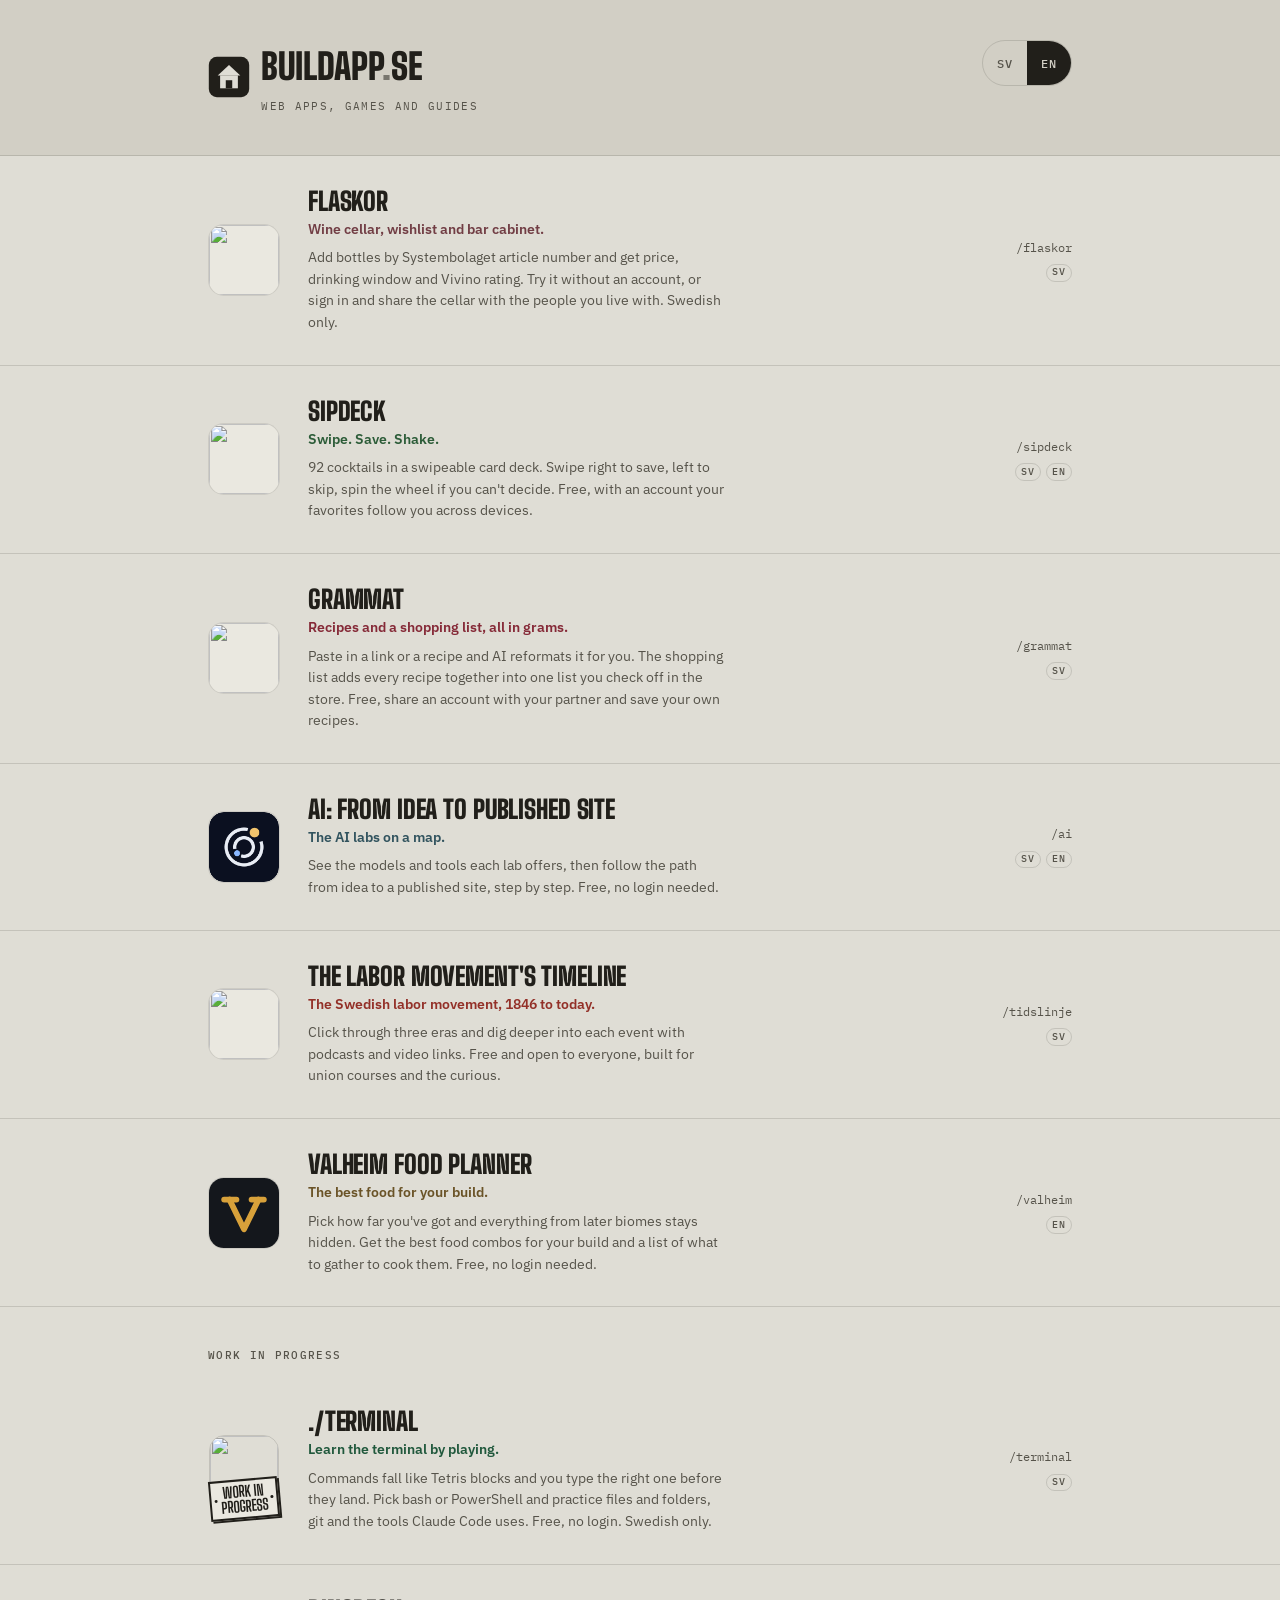
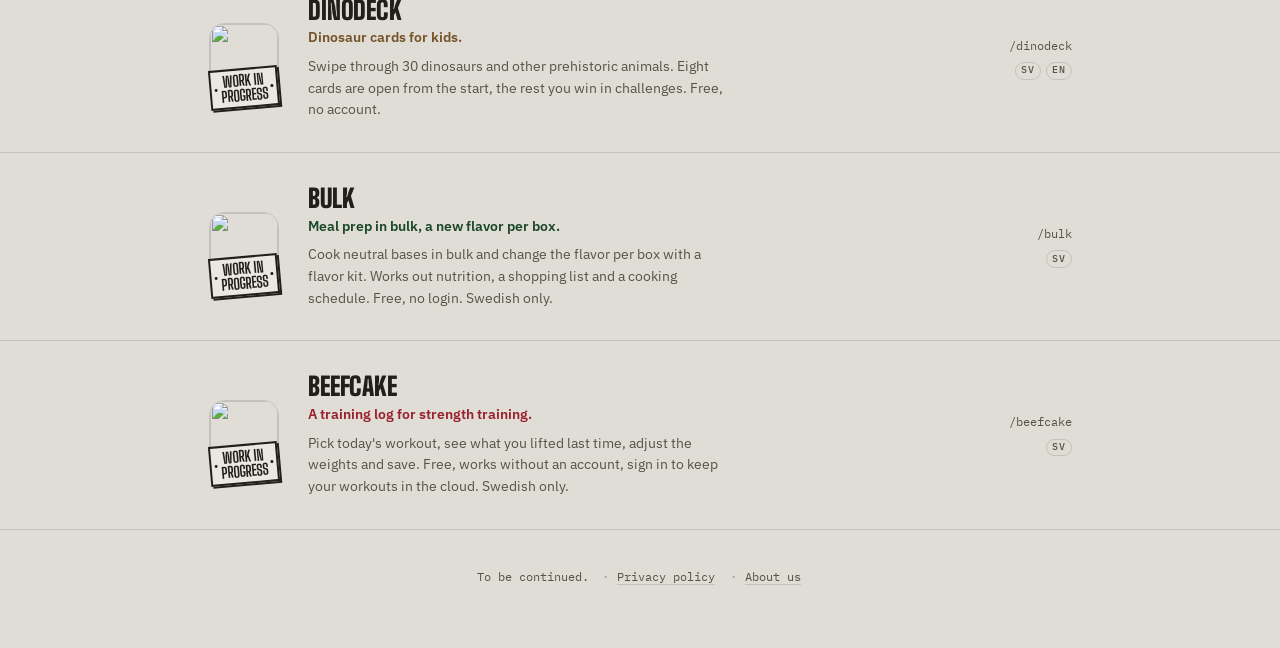
==== index.html @ 3c8aa73f "Språkknappen: aria-pressed och tålig mot blockerad lagring Knapparnas valda läge syntes bara visuell" ====
<!doctype html>
<html lang="sv">
<head>
<meta charset="UTF-8">
<meta name="viewport" content="width=device-width, initial-scale=1.0">
<title>Webbappar, spel och guider | buildapp.se</title>
<link rel="canonical" href="https://buildapp.se/">
<meta name="description" content="Små webbappar, spel och guider: cocktails, recept i gram, vinkällare, Claude Code, arbetarrörelsens historia och Valheim. Gratis, de flesta utan konto.">

<meta property="og:type" content="website">
<meta property="og:site_name" content="buildapp.se">
<meta property="og:title" content="Webbappar, spel och guider | buildapp.se">
<meta property="og:description" content="Små webbappar, spel och guider: cocktails, recept i gram, vinkällare, Claude Code, arbetarrörelsens historia och Valheim. Gratis, de flesta utan konto.">
<meta property="og:url" content="https://buildapp.se/">
<meta property="og:image" content="https://buildapp.se/assets/og-image.png">
<meta property="og:image:width" content="1200">
<meta property="og:image:height" content="630">
<meta property="og:image:type" content="image/png">
<meta property="og:locale" content="sv_SE">
<meta name="twitter:card" content="summary_large_image">
<meta name="twitter:title" content="Webbappar, spel och guider | buildapp.se">
<meta name="twitter:description" content="Små webbappar, spel och guider: cocktails, recept i gram, vinkällare, Claude Code, arbetarrörelsens historia och Valheim. Gratis, de flesta utan konto.">
<meta name="twitter:image" content="https://buildapp.se/assets/og-image.png">

<link rel="icon" type="image/svg+xml" href="/favicon.svg">
<link rel="icon" type="image/png" sizes="32x32" href="/assets/icon-32.png">
<link rel="apple-touch-icon" href="/assets/icon-192.png">
<link rel="stylesheet" href="/assets/fonts.css">
<style>
:root{
  --wall:#DFDDD5; --wall-2:#D2CFC5; --surface:#EAE8E0;
  --ink:#211F1A; --ink-2:#56534A; --line:rgba(33,31,26,.14);
  --font-display:'Big Shoulders Display',sans-serif;
  --font-body:'IBM Plex Sans',sans-serif;
  --font-mono:'IBM Plex Mono',monospace;
}
@media (prefers-color-scheme: dark){
  :root{
    --wall:#18181A; --wall-2:#222224; --surface:#201F1F;
    --ink:#EDEAE2; --ink-2:#9C978A; --line:rgba(237,234,226,.14);
  }
}
*,*::before,*::after{box-sizing:border-box;margin:0;padding:0}
html{scroll-behavior:smooth}
body{background:var(--wall);color:var(--ink);font-family:var(--font-body);line-height:1.5;-webkit-font-smoothing:antialiased}
a{color:inherit;text-decoration:none}
:focus-visible{outline:2px solid var(--ink);outline-offset:3px}

.wrap{max-width:960px;margin:0 auto;padding-left:clamp(1.25rem,4vw,3rem);padding-right:clamp(1.25rem,4vw,3rem)}

.street-sign{background:var(--wall-2);border-bottom:1px solid var(--line)}
.sign-row{display:flex;justify-content:space-between;align-items:flex-start;gap:1rem;padding-top:clamp(1.5rem,4vw,2.5rem);padding-bottom:clamp(1.5rem,4vw,2.5rem)}
.brand{display:flex;align-items:center;gap:.7em}
.brand-icon{flex-shrink:0;width:clamp(34px,6vw,42px);height:clamp(34px,6vw,42px)}
.brand-text{font:inherit}
.wordmark{font-family:var(--font-display);font-weight:900;font-size:clamp(1.5rem,4vw,2.25rem);letter-spacing:-.01em;text-transform:uppercase}
.wordmark .dot{opacity:.5}
.eyebrow{display:block;font-family:var(--font-mono);font-size:.7rem;letter-spacing:.12em;text-transform:uppercase;color:var(--ink-2);margin-top:.35em}

.lang-toggle{display:flex;border:1.5px solid var(--line);border-radius:100px;overflow:hidden;flex-shrink:0}
.lang-toggle button{background:transparent;border:0;cursor:pointer;padding:.4em .9em;min-height:44px;min-width:44px;font-family:var(--font-mono);font-size:.72rem;font-weight:500;letter-spacing:.06em;color:var(--ink-2)}
.lang-toggle button.active{background:var(--ink);color:var(--wall-2)}

.street{display:flex;flex-direction:column}

.door{--tag:color-mix(in srgb,var(--accent) 80%,var(--ink));display:block;border-bottom:1px solid var(--line);transition:background-color .18s ease}
@media (prefers-color-scheme: dark){.door{--tag:color-mix(in srgb,var(--accent) 60%,var(--ink))}}
.door:hover,.door:focus-visible{background:color-mix(in srgb, var(--accent) 8%, transparent)}
.door-row{display:grid;grid-template-columns:auto 1fr auto;align-items:center;gap:clamp(1rem,3vw,1.75rem);padding-top:clamp(1.25rem,3vw,2rem);padding-bottom:clamp(1.25rem,3vw,2rem)}
.door-icon{position:relative;width:clamp(52px,8vw,72px);height:clamp(52px,8vw,72px);border-radius:22%;overflow:hidden;background:var(--surface);border:1px solid var(--line);display:flex;align-items:center;justify-content:center;transition:transform .18s ease}
.door:hover .door-icon,.door:focus-visible .door-icon{transform:translateY(-2px)}
.door-icon img{width:100%;height:100%;object-fit:cover}

.wip .door-icon{overflow:visible;border-radius:0;border-color:transparent;background:transparent}
.wip .door-icon img{border-radius:22%;border:1px solid var(--line)}
.wip-banner{position:absolute;z-index:1;width:max-content;left:50%;top:92%;transform:translate(-50%,-50%) rotate(-5deg);padding:3px 9px;background:var(--surface);color:var(--ink);border:2px solid var(--ink);box-shadow:2px 2px 0 var(--ink);font-family:var(--font-display);font-size:clamp(12px,1.7vw,15px);font-weight:700;line-height:1;text-align:center;text-transform:uppercase;white-space:pre-line}
.wip-banner::before,.wip-banner::after{content:"";position:absolute;top:50%;width:3px;height:3px;background:var(--ink);border-radius:50%;transform:translateY(-50%)}
.wip-banner::before{left:3px}
.wip-banner::after{right:3px}
.section-label{width:100%;font-family:var(--font-mono);font-size:.7rem;font-weight:500;letter-spacing:.12em;text-transform:uppercase;color:var(--ink-2);padding-top:2.5rem;padding-bottom:.75rem}
.sr-only{position:absolute;width:1px;height:1px;padding:0;margin:-1px;overflow:hidden;clip:rect(0,0,0,0);white-space:nowrap;border:0}

.door-body{min-width:0}
.door-title{display:block;font-family:var(--font-display);font-weight:800;font-size:clamp(1.15rem,2.6vw,1.6rem);letter-spacing:-.005em;text-transform:uppercase;line-height:1.05}
.door-tag{display:block;font-size:.85rem;font-weight:600;color:var(--tag);margin-top:.3em}
.door-desc{display:block;font-size:.9rem;color:var(--ink-2);margin-top:.5em;max-width:52ch}

.door-meta{display:flex;flex-direction:column;align-items:flex-end;gap:.4rem}
.door-langs{display:flex;gap:.3rem}
.door-langs span{font-family:var(--font-mono);font-size:.62rem;font-weight:500;letter-spacing:.06em;color:var(--ink-2);border:1px solid var(--line);border-radius:100px;padding:.05em .55em}
.door-slug{font-family:var(--font-mono);font-size:.75rem;color:var(--ink-2);white-space:nowrap;border-bottom:1px solid transparent;transition:border-color .18s ease}
.door:hover .door-slug,.door:focus-visible .door-slug{border-color:var(--accent);color:var(--tag)}

.street-foot{padding-top:1.5rem;padding-bottom:3rem;font-family:var(--font-mono);font-size:.75rem;color:var(--ink-2);text-align:center}
.foot-sep{margin:0 .5em;opacity:.5}
.foot-link{display:inline-block;padding:14px 2px;text-decoration:underline;text-decoration-color:var(--line);text-underline-offset:3px}
.foot-link:hover{text-decoration-color:currentColor}

@media (max-width: 640px){
  .door-row{grid-template-columns:auto 1fr;row-gap:.25rem}
  .door-meta{grid-column:2;grid-row:2;flex-direction:row;align-items:center;gap:.6rem;justify-self:start}
}
@media (prefers-reduced-motion: reduce){
  .door,.door-icon,.door-slug{transition:none}
  .door:hover .door-icon,.door:focus-visible .door-icon{transform:none}
}
</style>
</head>
<body>

<header class="street-sign">
  <div class="wrap sign-row">
    <a class="brand" href="/">
      <svg class="brand-icon" viewBox="0 0 52 52" aria-hidden="true">
        <rect x="1" y="1" width="50" height="50" rx="10" fill="var(--ink)"/>
        <polygon points="26,11 40,24 12,24" fill="var(--wall)"/>
        <rect x="15" y="24" width="22" height="16" fill="var(--wall)"/>
        <rect x="22" y="30" width="8" height="10" fill="var(--ink)"/>
      </svg>
      <h1 class="brand-text">
        <span class="wordmark">buildapp<span class="dot">.</span>se</span>
        <span class="eyebrow" data-sv="webbappar, spel och guider" data-en="web apps, games and guides">webbappar, spel och guider</span>
      </h1>
    </a>
    <div class="lang-toggle" role="group" aria-label="Språk / Language">
      <button type="button" data-lang="sv">SV</button>
      <button type="button" data-lang="en">EN</button>
    </div>
  </div>
</header>

<main class="street">

  <a class="door" style="--accent:#85444F" href="https://buildapp.se/flaskor/">
    <div class="wrap door-row">
      <span class="door-icon"><img src="https://buildapp.se/flaskor/pwa-512x512.png" alt="" width="72" height="72" loading="lazy"></span>
      <div class="door-body">
        <h2 class="door-title">Flaskor</h2>
        <span class="door-tag" data-sv="Vinkällare, önskelista och barskåp." data-en="Wine cellar, wishlist and bar cabinet.">Vinkällare, önskelista och barskåp.</span>
        <span class="door-desc"
          data-sv="Lägg in flaskor med Systembolagets artikelnummer och få pris, drickfönster och Vivino-betyg. Prova utan konto, eller logga in och dela källaren med de du bor med."
          data-en="Add bottles by Systembolaget article number and get price, drinking window and Vivino rating. Try it without an account, or sign in and share the cellar with the people you live with. Swedish only.">Lägg in flaskor med Systembolagets artikelnummer och få pris, drickfönster och Vivino-betyg. Prova utan konto, eller logga in och dela källaren med de du bor med.</span>
      </div>
      <span class="door-meta"><span class="door-slug">/flaskor</span><span class="door-langs"><span>SV</span></span></span>
    </div>
  </a>

  <a class="door" style="--accent:#2F6B3F" href="https://buildapp.se/sipdeck/">
    <div class="wrap door-row">
      <span class="door-icon"><img src="https://buildapp.se/sipdeck/icons/icon-512.png" alt="" width="72" height="72" loading="lazy"></span>
      <div class="door-body">
        <h2 class="door-title">Sipdeck</h2>
        <span class="door-tag">Swipe. Save. Shake.</span>
        <span class="door-desc"
          data-sv="92 cocktails i en svepbar kortlek. Svep höger för att spara, vänster för att skippa, snurra på hjulet om du inte kan bestämma dig. Gratis, med konto följer favoriterna med mellan mobil och dator."
          data-en="92 cocktails in a swipeable card deck. Swipe right to save, left to skip, spin the wheel if you can't decide. Free, with an account your favorites follow you across devices.">92 cocktails i en svepbar kortlek. Svep höger för att spara, vänster för att skippa, snurra på hjulet om du inte kan bestämma dig. Gratis, med konto följer favoriterna med mellan mobil och dator.</span>
      </div>
      <span class="door-meta"><span class="door-slug">/sipdeck</span><span class="door-langs"><span>SV</span><span>EN</span></span></span>
    </div>
  </a>

  <a class="door" style="--accent:#9E2B3E" href="https://buildapp.se/grammat/">
    <div class="wrap door-row">
      <span class="door-icon"><img src="https://buildapp.se/grammat/icons/icon-512.png" alt="" width="72" height="72" loading="lazy"></span>
      <div class="door-body">
        <h2 class="door-title">Grammat</h2>
        <span class="door-tag" data-sv="Recept och inköpslista, allt i gram." data-en="Recipes and a shopping list, all in grams.">Recept och inköpslista, allt i gram.</span>
        <span class="door-desc"
          data-sv="Klistra in en länk eller ett recept, AI:n gör om det till rätt format automatiskt. Inköpslistan slår ihop alla recept till en lista du bockar av i butiken. Gratis, dela konto med sambon och spara era egna recept."
          data-en="Paste in a link or a recipe and AI reformats it for you. The shopping list adds every recipe together into one list you check off in the store. Free, share an account with your partner and save your own recipes.">Klistra in en länk eller ett recept, AI:n gör om det till rätt format automatiskt. Inköpslistan slår ihop alla recept till en lista du bockar av i butiken. Gratis, dela konto med sambon och spara era egna recept.</span>
      </div>
      <span class="door-meta"><span class="door-slug">/grammat</span><span class="door-langs"><span>SV</span></span></span>
    </div>
  </a>

  <a class="door" style="--accent:#35606F" href="https://buildapp.se/ai/">
    <div class="wrap door-row">
      <span class="door-icon"><img src="./assets/ai-mark.png?v=3" alt="" width="72" height="72" loading="lazy"></span>
      <div class="door-body">
        <h2 class="door-title" data-sv="AI: från idé till publicerad sida" data-en="AI: from idea to published site">AI: från idé till publicerad sida</h2>
        <span class="door-tag" data-sv="AI-bolagen på en karta." data-en="The AI labs on a map.">AI-bolagen på en karta.</span>
        <span class="door-desc"
          data-sv="Se vilka modeller och verktyg bolagen har, och följ vägen från idé till en publicerad sida, steg för steg. Gratis, ingen inloggning behövs."
          data-en="See the models and tools each lab offers, then follow the path from idea to a published site, step by step. Free, no login needed.">Se vilka modeller och verktyg bolagen har, och följ vägen från idé till en publicerad sida, steg för steg. Gratis, ingen inloggning behövs.</span>
      </div>
      <span class="door-meta"><span class="door-slug">/ai</span><span class="door-langs"><span>SV</span><span>EN</span></span></span>
    </div>
  </a>

  <a class="door" style="--accent:#B0342B" href="https://buildapp.se/tidslinje/">
    <div class="wrap door-row">
      <span class="door-icon"><img src="https://buildapp.se/tidslinje/favicon.svg" alt="" width="72" height="72" loading="lazy"></span>
      <div class="door-body">
        <h2 class="door-title" data-sv="Arbetarrörelsens tidslinje" data-en="The Labor Movement's Timeline">Arbetarrörelsens tidslinje</h2>
        <span class="door-tag" data-sv="Svensk arbetarrörelse, 1846 till idag." data-en="The Swedish labor movement, 1846 to today.">Svensk arbetarrörelse, 1846 till idag.</span>
        <span class="door-desc"
          data-sv="Klicka dig igenom tre epoker och fördjupa dig i varje händelse med poddar och videolänkar. Gratis och öppen för alla, byggd för fackliga kurser och nyfikna."
          data-en="Click through three eras and dig deeper into each event with podcasts and video links. Free and open to everyone, built for union courses and the curious.">Klicka dig igenom tre epoker och fördjupa dig i varje händelse med poddar och videolänkar. Gratis och öppen för alla, byggd för fackliga kurser och nyfikna.</span>
      </div>
      <span class="door-meta"><span class="door-slug">/tidslinje</span><span class="door-langs"><span>SV</span></span></span>
    </div>
  </a>

  <a class="door" style="--accent:#d8a13a;--tag:color-mix(in srgb,#d8a13a 40%,var(--ink))" href="https://buildapp.se/valheim/">
    <div class="wrap door-row">
      <span class="door-icon"><img src="./assets/valheim-mark.svg" alt="" width="72" height="72" loading="lazy"></span>
      <div class="door-body">
        <h2 class="door-title">Valheim Food Planner</h2>
        <span class="door-tag" data-sv="Bästa maten för ditt bygge." data-en="The best food for your build.">Bästa maten för ditt bygge.</span>
        <span class="door-desc"
          data-sv="Välj hur långt du kommit så döljs allt från senare biomer. Få de bästa matkombinationerna för ditt bygge och en lista över vad du ska samla ihop för att laga dem. Gratis, ingen inloggning behövs."
          data-en="Pick how far you've got and everything from later biomes stays hidden. Get the best food combos for your build and a list of what to gather to cook them. Free, no login needed.">Välj hur långt du kommit så döljs allt från senare biomer. Få de bästa matkombinationerna för ditt bygge och en lista över vad du ska samla ihop för att laga dem. Gratis, ingen inloggning behövs.</span>
      </div>
      <span class="door-meta"><span class="door-slug">/valheim</span><span class="door-langs"><span>EN</span></span></span>
    </div>
  </a>

  <h2 class="wrap section-label" data-sv="Under arbete" data-en="Work in progress">Under arbete</h2>

  <a class="door wip" style="--accent:#1F9E66;--tag:color-mix(in srgb,#1F9E66 45%,var(--ink))" href="https://buildapp.se/terminal/">
    <div class="wrap door-row">
      <span class="door-icon"><img src="https://buildapp.se/terminal/favicon.svg" alt="" width="72" height="72" loading="lazy"><span class="wip-banner" aria-hidden="true" data-sv="Under&#10;arbete" data-en="Work in&#10;progress">Under
arbete</span></span>
      <div class="door-body">
        <h3 class="door-title">./terminal</h3>
        <span class="sr-only" data-sv="Under arbete." data-en="Work in progress.">Under arbete.</span>
        <span class="door-tag" data-sv="Lär dig terminalen genom att spela." data-en="Learn the terminal by playing.">Lär dig terminalen genom att spela.</span>
        <span class="door-desc"
          data-sv="Kommandon faller som tetrisblock och du skriver rätt innan de landar. Välj bash eller PowerShell och öva på filer och mappar, git och verktygen Claude Code använder. Gratis, ingen inloggning."
          data-en="Commands fall like Tetris blocks and you type the right one before they land. Pick bash or PowerShell and practice files and folders, git and the tools Claude Code uses. Free, no login. Swedish only.">Kommandon faller som tetrisblock och du skriver rätt innan de landar. Välj bash eller PowerShell och öva på filer och mappar, git och verktygen Claude Code använder. Gratis, ingen inloggning.</span>
      </div>
      <span class="door-meta"><span class="door-slug">/terminal</span><span class="door-langs"><span>SV</span></span></span>
    </div>
  </a>

  <a class="door wip" style="--accent:#f2a03d;--tag:color-mix(in srgb,#f2a03d 40%,var(--ink))" href="https://buildapp.se/dinodeck/">
    <div class="wrap door-row">
      <span class="door-icon"><img src="https://buildapp.se/dinodeck/icons/icon-512.png" alt="" width="72" height="72" loading="lazy"><span class="wip-banner" aria-hidden="true" data-sv="Under&#10;arbete" data-en="Work in&#10;progress">Under
arbete</span></span>
      <div class="door-body">
        <h3 class="door-title">Dinodeck</h3>
        <span class="sr-only" data-sv="Under arbete." data-en="Work in progress.">Under arbete.</span>
        <span class="door-tag" data-sv="Dinosauriekort för barn." data-en="Dinosaur cards for kids.">Dinosauriekort för barn.</span>
        <span class="door-desc"
          data-sv="Svep dig igenom 30 dinosaurier och andra urtidsdjur. Åtta kort är öppna från start, resten vinner du i utmaningar. Gratis, inget konto."
          data-en="Swipe through 30 dinosaurs and other prehistoric animals. Eight cards are open from the start, the rest you win in challenges. Free, no account.">Svep dig igenom 30 dinosaurier och andra urtidsdjur. Åtta kort är öppna från start, resten vinner du i utmaningar. Gratis, inget konto.</span>
      </div>
      <span class="door-meta"><span class="door-slug">/dinodeck</span><span class="door-langs"><span>SV</span><span>EN</span></span></span>
    </div>
  </a>

  <a class="door wip" style="--accent:#137738;--tag:color-mix(in srgb,#137738 45%,var(--ink))" href="https://buildapp.se/bulk/">
    <div class="wrap door-row">
      <span class="door-icon"><img src="https://buildapp.se/bulk/icon-512.png" alt="" width="72" height="72" loading="lazy"><span class="wip-banner" aria-hidden="true" data-sv="Under&#10;arbete" data-en="Work in&#10;progress">Under
arbete</span></span>
      <div class="door-body">
        <h3 class="door-title">Bulk</h3>
        <span class="sr-only" data-sv="Under arbete." data-en="Work in progress.">Under arbete.</span>
        <span class="door-tag" data-sv="Mealprep i bulk, ny smak per låda." data-en="Meal prep in bulk, a new flavor per box.">Mealprep i bulk, ny smak per låda.</span>
        <span class="door-desc"
          data-sv="Laga neutrala baser i bulk och byt smak per låda med ett smakkit. Räknar näring, inköpslista och tillagningsschema. Gratis, ingen inloggning."
          data-en="Cook neutral bases in bulk and change the flavor per box with a flavor kit. Works out nutrition, a shopping list and a cooking schedule. Free, no login. Swedish only.">Laga neutrala baser i bulk och byt smak per låda med ett smakkit. Räknar näring, inköpslista och tillagningsschema. Gratis, ingen inloggning.</span>
      </div>
      <span class="door-meta"><span class="door-slug">/bulk</span><span class="door-langs"><span>SV</span></span></span>
    </div>
  </a>

  <a class="door wip" style="--accent:#b8202f" href="https://buildapp.se/beefcake/">
    <div class="wrap door-row">
      <span class="door-icon"><img src="https://buildapp.se/beefcake/icons/icon-512.png" alt="" width="72" height="72" loading="lazy"><span class="wip-banner" aria-hidden="true" data-sv="Under&#10;arbete" data-en="Work in&#10;progress">Under
arbete</span></span>
      <div class="door-body">
        <h3 class="door-title">Beefcake</h3>
        <span class="sr-only" data-sv="Under arbete." data-en="Work in progress.">Under arbete.</span>
        <span class="door-tag" data-sv="Träningslogg för styrketräning." data-en="A training log for strength training.">Träningslogg för styrketräning.</span>
        <span class="door-desc"
          data-sv="Välj dagens pass, se vad du lyfte förra gången, justera vikterna och spara. Gratis, fungerar utan konto, logga in för att spara passen i molnet."
          data-en="Pick today's workout, see what you lifted last time, adjust the weights and save. Free, works without an account, sign in to keep your workouts in the cloud. Swedish only.">Välj dagens pass, se vad du lyfte förra gången, justera vikterna och spara. Gratis, fungerar utan konto, logga in för att spara passen i molnet.</span>
      </div>
      <span class="door-meta"><span class="door-slug">/beefcake</span><span class="door-langs"><span>SV</span></span></span>
    </div>
  </a>

</main>

<footer class="street-foot">
  <div class="wrap">
    <span data-sv="Fortsättning följer." data-en="To be continued.">Fortsättning följer.</span>
    <span class="foot-sep" aria-hidden="true">&middot;</span><a class="foot-link" href="/integritet.html" data-sv="Integritetspolicy" data-en="Privacy policy">Integritetspolicy</a>
    <span class="foot-sep" aria-hidden="true">&middot;</span><a class="foot-link" href="/om.html" data-sv="Om oss" data-en="About us">Om oss</a>
  </div>
</footer>

<script>
(function(){
  var KEY = 'buildapp-lang';
  var toggle = document.querySelector('.lang-toggle');
  var buttons = toggle.querySelectorAll('button');

  function apply(lang){
    document.documentElement.lang = lang;
    document.querySelectorAll('[data-sv]').forEach(function(el){
      el.textContent = lang === 'sv' ? el.getAttribute('data-sv') : el.getAttribute('data-en');
    });
    buttons.forEach(function(b){ var on = b.dataset.lang === lang; b.classList.toggle('active', on); b.setAttribute('aria-pressed', on ? 'true' : 'false'); });
  }

  var saved = null;
  try { saved = localStorage.getItem(KEY); } catch (e) { saved = null; }
  var guess = (navigator.language || 'sv').toLowerCase().indexOf('sv') === 0 ? 'sv' : 'en';
  apply(saved || guess);

  toggle.addEventListener('click', function(e){
    var btn = e.target.closest('button[data-lang]');
    if(!btn) return;
    try { localStorage.setItem(KEY, btn.dataset.lang); } catch (e) {}
    apply(btn.dataset.lang);
  });
})();
</script>

</body>
</html>
---- assets/fonts.css ----
/* Egenhostade typsnitt (latin), samma filer som Google Fonts levererade. SIL OFL 1.1. */
@font-face{font-family:'Big Shoulders Display';font-style:normal;font-weight:700;font-display:swap;src:url(fonts/big-shoulders-display.woff2) format('woff2')}
@font-face{font-family:'Big Shoulders Display';font-style:normal;font-weight:900;font-display:swap;src:url(fonts/big-shoulders-display.woff2) format('woff2')}
@font-face{font-family:'IBM Plex Sans';font-style:normal;font-weight:400;font-display:swap;src:url(fonts/ibm-plex-sans.woff2) format('woff2')}
@font-face{font-family:'IBM Plex Sans';font-style:normal;font-weight:500;font-display:swap;src:url(fonts/ibm-plex-sans.woff2) format('woff2')}
@font-face{font-family:'IBM Plex Sans';font-style:normal;font-weight:600;font-display:swap;src:url(fonts/ibm-plex-sans.woff2) format('woff2')}
@font-face{font-family:'IBM Plex Mono';font-style:normal;font-weight:400;font-display:swap;src:url(fonts/ibm-plex-mono-400.woff2) format('woff2')}
@font-face{font-family:'IBM Plex Mono';font-style:normal;font-weight:500;font-display:swap;src:url(fonts/ibm-plex-mono-500.woff2) format('woff2')}
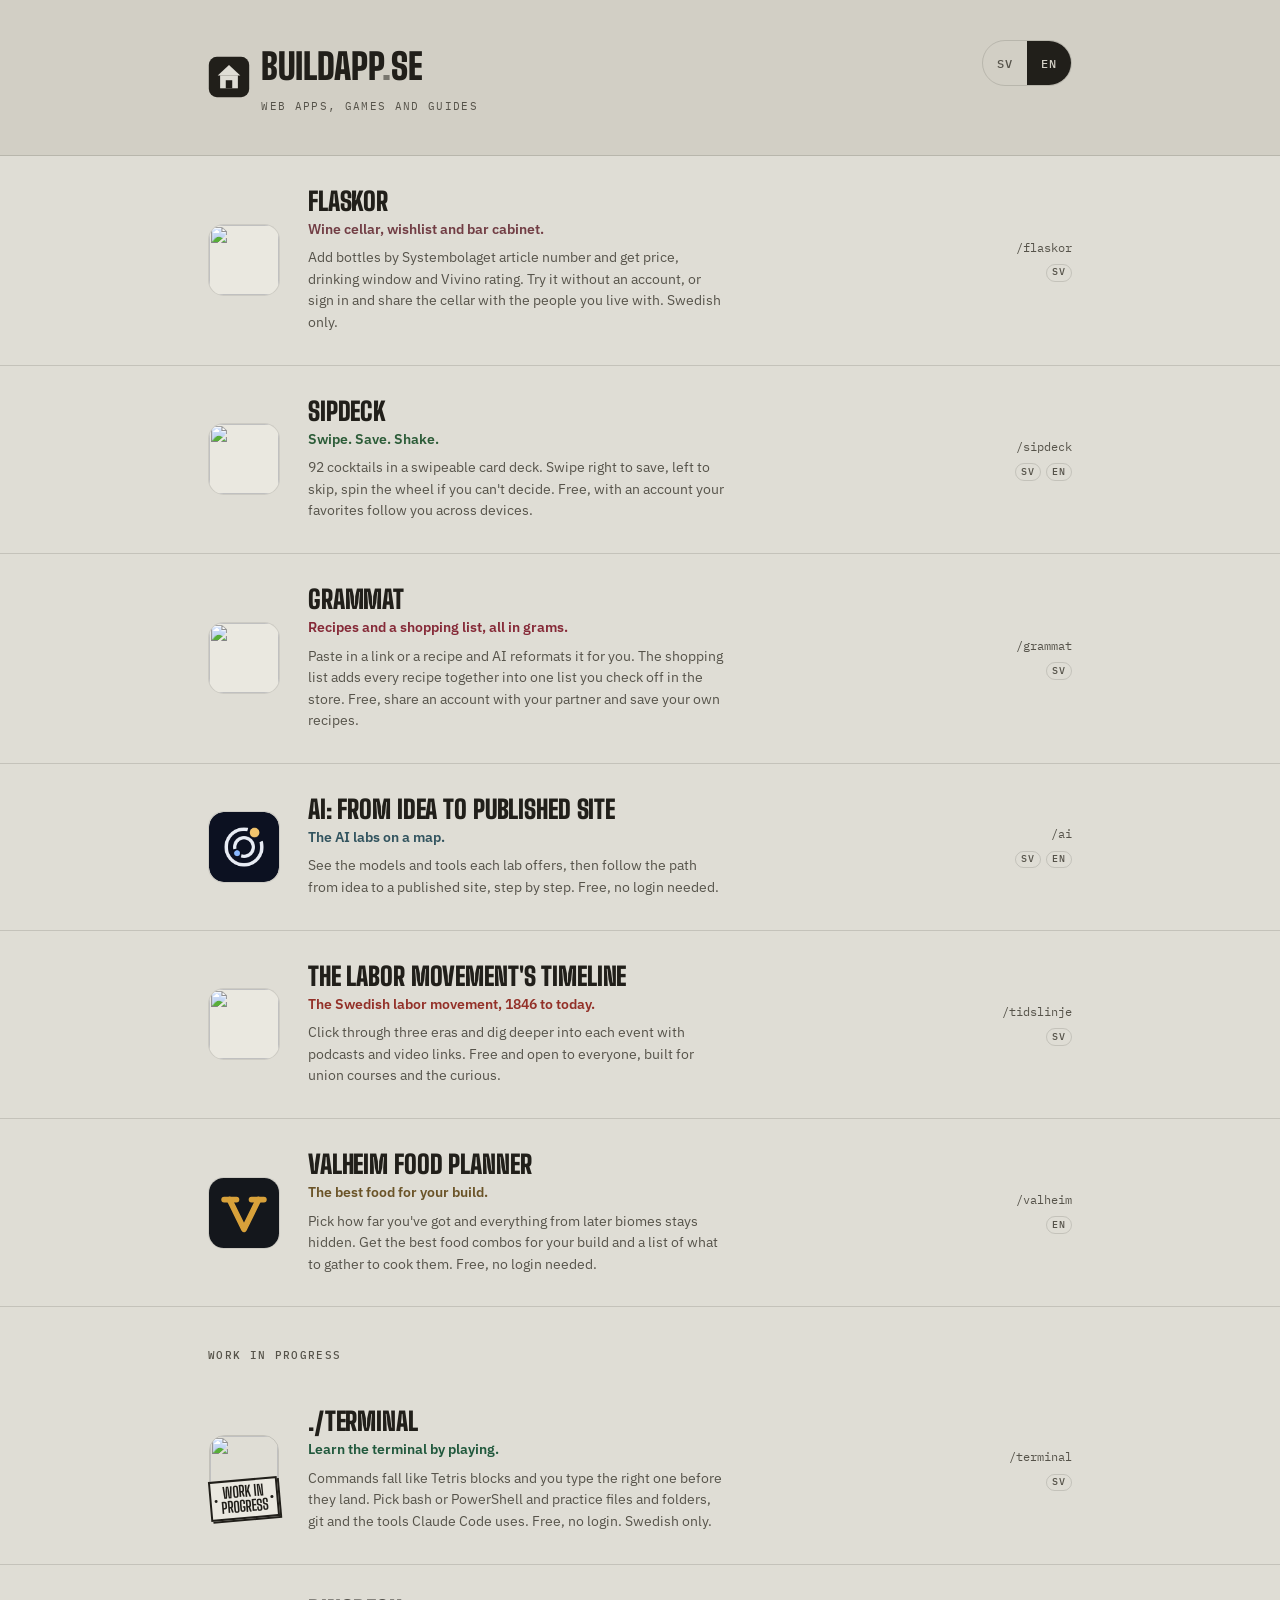
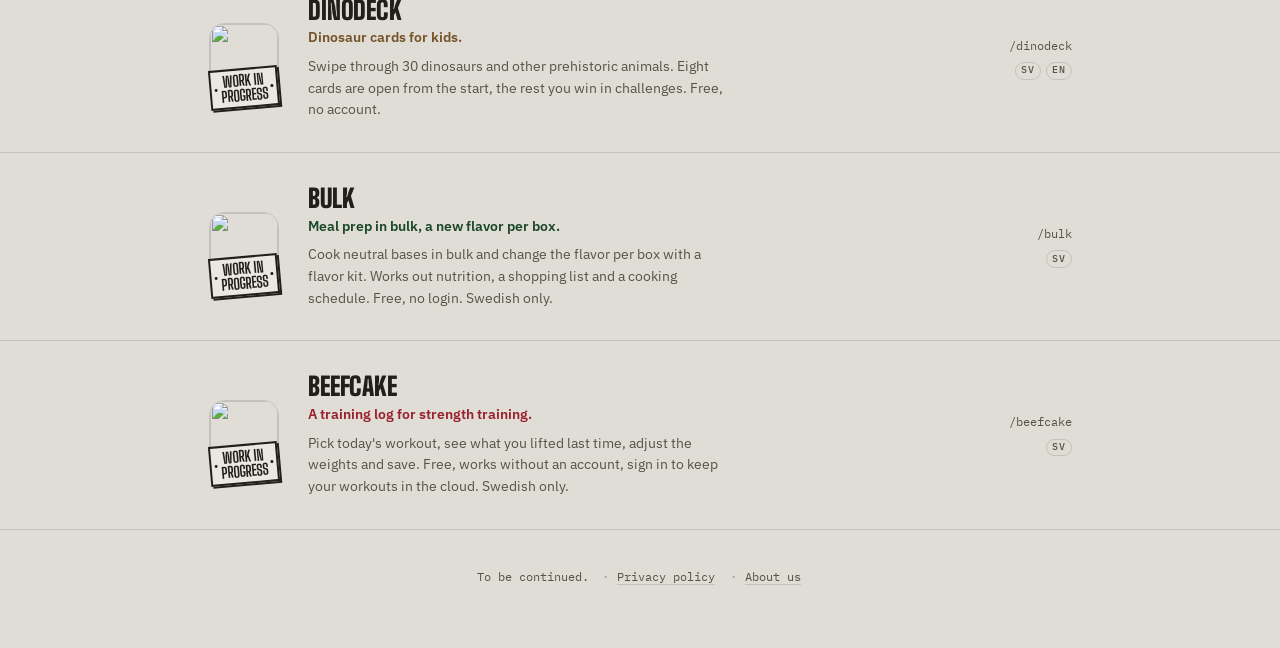
==== commit 2c29d922: "perf: ai-mark 512->216 px palette PNG, eager above-fold icons ai-mark.png 22 710 -> 4 254 B, visuall" ====
--- a/index.html
+++ b/index.html
@@ -5,12 +5,12 @@
 <meta name="viewport" content="width=device-width, initial-scale=1.0">
 <title>Webbappar, spel och guider | buildapp.se</title>
 <link rel="canonical" href="https://buildapp.se/">
-<meta name="description" content="Små webbappar, spel och guider: cocktails, recept i gram, vinkällare, Claude Code, arbetarrörelsens historia och Valheim. Gratis, de flesta utan konto.">
+<meta name="description" content="Små webbappar, spel och guider: cocktails, recept i gram, vinkällare, AI-bolagen på en karta, arbetarrörelsens historia och Valheim. Gratis, de flesta utan konto.">
 
 <meta property="og:type" content="website">
 <meta property="og:site_name" content="buildapp.se">
 <meta property="og:title" content="Webbappar, spel och guider | buildapp.se">
-<meta property="og:description" content="Små webbappar, spel och guider: cocktails, recept i gram, vinkällare, Claude Code, arbetarrörelsens historia och Valheim. Gratis, de flesta utan konto.">
+<meta property="og:description" content="Små webbappar, spel och guider: cocktails, recept i gram, vinkällare, AI-bolagen på en karta, arbetarrörelsens historia och Valheim. Gratis, de flesta utan konto.">
 <meta property="og:url" content="https://buildapp.se/">
 <meta property="og:image" content="https://buildapp.se/assets/og-image.png">
 <meta property="og:image:width" content="1200">
@@ -19,13 +19,24 @@
 <meta property="og:locale" content="sv_SE">
 <meta name="twitter:card" content="summary_large_image">
 <meta name="twitter:title" content="Webbappar, spel och guider | buildapp.se">
-<meta name="twitter:description" content="Små webbappar, spel och guider: cocktails, recept i gram, vinkällare, Claude Code, arbetarrörelsens historia och Valheim. Gratis, de flesta utan konto.">
+<meta name="twitter:description" content="Små webbappar, spel och guider: cocktails, recept i gram, vinkällare, AI-bolagen på en karta, arbetarrörelsens historia och Valheim. Gratis, de flesta utan konto.">
 <meta name="twitter:image" content="https://buildapp.se/assets/og-image.png">
 
 <link rel="icon" type="image/svg+xml" href="/favicon.svg">
 <link rel="icon" type="image/png" sizes="32x32" href="/assets/icon-32.png">
 <link rel="apple-touch-icon" href="/assets/icon-192.png">
-<link rel="stylesheet" href="/assets/fonts.css">
+<link rel="preload" href="/assets/fonts/big-shoulders-display.woff2" as="font" type="font/woff2" crossorigin>
+<link rel="preload" href="/assets/fonts/ibm-plex-sans.woff2" as="font" type="font/woff2" crossorigin>
+<style>
+/* Egenhostade typsnitt (latin), SIL OFL 1.1. Inline i stället för en länk till assets/fonts.css (en renderblockerande begäran mindre); håll i takt med den filen, som og.source.html använder. */
+@font-face{font-family:'Big Shoulders Display';font-style:normal;font-weight:700;font-display:swap;src:url(/assets/fonts/big-shoulders-display.woff2) format('woff2')}
+@font-face{font-family:'Big Shoulders Display';font-style:normal;font-weight:900;font-display:swap;src:url(/assets/fonts/big-shoulders-display.woff2) format('woff2')}
+@font-face{font-family:'IBM Plex Sans';font-style:normal;font-weight:400;font-display:swap;src:url(/assets/fonts/ibm-plex-sans.woff2) format('woff2')}
+@font-face{font-family:'IBM Plex Sans';font-style:normal;font-weight:500;font-display:swap;src:url(/assets/fonts/ibm-plex-sans.woff2) format('woff2')}
+@font-face{font-family:'IBM Plex Sans';font-style:normal;font-weight:600;font-display:swap;src:url(/assets/fonts/ibm-plex-sans.woff2) format('woff2')}
+@font-face{font-family:'IBM Plex Mono';font-style:normal;font-weight:400;font-display:swap;src:url(/assets/fonts/ibm-plex-mono-400.woff2) format('woff2')}
+@font-face{font-family:'IBM Plex Mono';font-style:normal;font-weight:500;font-display:swap;src:url(/assets/fonts/ibm-plex-mono-500.woff2) format('woff2')}
+</style>
 <style>
 :root{
   --wall:#DFDDD5; --wall-2:#D2CFC5; --surface:#EAE8E0;
@@ -93,6 +104,7 @@
 
 .street-foot{padding-top:1.5rem;padding-bottom:3rem;font-family:var(--font-mono);font-size:.75rem;color:var(--ink-2);text-align:center}
 .foot-sep{margin:0 .5em;opacity:.5}
+@media (max-width:30rem){.street-foot .wrap>span:first-child{display:block}.street-foot .wrap>span:first-child+.foot-sep{display:none}}
 .foot-link{display:inline-block;padding:14px 2px;text-decoration:underline;text-decoration-color:var(--line);text-underline-offset:3px}
 .foot-link:hover{text-decoration-color:currentColor}
 
@@ -133,7 +145,7 @@
 
   <a class="door" style="--accent:#85444F" href="https://buildapp.se/flaskor/">
     <div class="wrap door-row">
-      <span class="door-icon"><img src="https://buildapp.se/flaskor/pwa-512x512.png" alt="" width="72" height="72" loading="lazy"></span>
+      <span class="door-icon"><img src="https://buildapp.se/flaskor/pwa-512x512.png" alt="" width="72" height="72"></span>
       <div class="door-body">
         <h2 class="door-title">Flaskor</h2>
         <span class="door-tag" data-sv="Vinkällare, önskelista och barskåp." data-en="Wine cellar, wishlist and bar cabinet.">Vinkällare, önskelista och barskåp.</span>
@@ -147,7 +159,7 @@
 
   <a class="door" style="--accent:#2F6B3F" href="https://buildapp.se/sipdeck/">
     <div class="wrap door-row">
-      <span class="door-icon"><img src="https://buildapp.se/sipdeck/icons/icon-512.png" alt="" width="72" height="72" loading="lazy"></span>
+      <span class="door-icon"><img src="https://buildapp.se/sipdeck/icons/icon-512.png" alt="" width="72" height="72"></span>
       <div class="door-body">
         <h2 class="door-title">Sipdeck</h2>
         <span class="door-tag">Swipe. Save. Shake.</span>
@@ -161,7 +173,7 @@
 
   <a class="door" style="--accent:#9E2B3E" href="https://buildapp.se/grammat/">
     <div class="wrap door-row">
-      <span class="door-icon"><img src="https://buildapp.se/grammat/icons/icon-512.png" alt="" width="72" height="72" loading="lazy"></span>
+      <span class="door-icon"><img src="https://buildapp.se/grammat/icons/icon-512.png" alt="" width="72" height="72"></span>
       <div class="door-body">
         <h2 class="door-title">Grammat</h2>
         <span class="door-tag" data-sv="Recept och inköpslista, allt i gram." data-en="Recipes and a shopping list, all in grams.">Recept och inköpslista, allt i gram.</span>
@@ -175,7 +187,7 @@
 
   <a class="door" style="--accent:#35606F" href="https://buildapp.se/ai/">
     <div class="wrap door-row">
-      <span class="door-icon"><img src="./assets/ai-mark.png?v=3" alt="" width="72" height="72" loading="lazy"></span>
+      <span class="door-icon"><img src="./assets/ai-mark.png?v=4" alt="" width="72" height="72"></span>
       <div class="door-body">
         <h2 class="door-title" data-sv="AI: från idé till publicerad sida" data-en="AI: from idea to published site">AI: från idé till publicerad sida</h2>
         <span class="door-tag" data-sv="AI-bolagen på en karta." data-en="The AI labs on a map.">AI-bolagen på en karta.</span>
